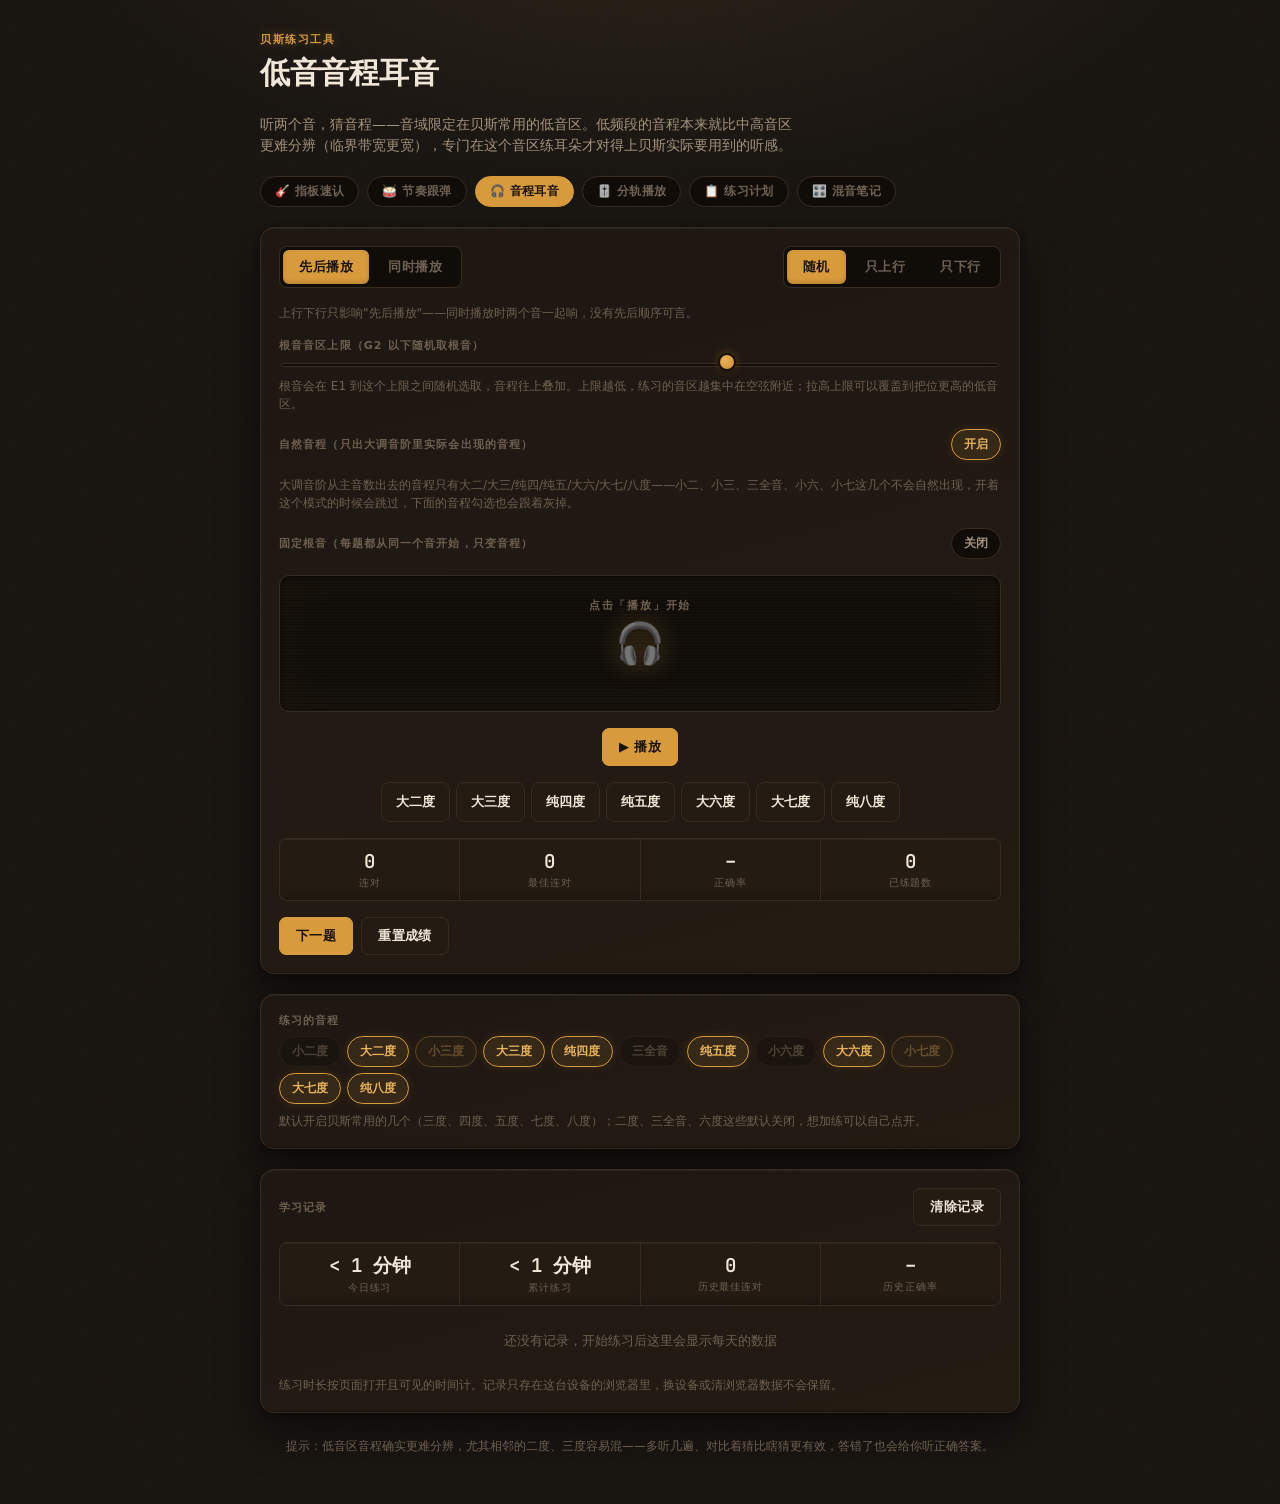
==== ear-training.html @ e45637f8 "Fix octave sounding wrong again: filter floor clamp broke proportional scaling Same class of bug fix" ====
<!doctype html>
<html lang="zh-CN">
<head>
<meta charset="UTF-8">
<meta name="viewport" content="width=device-width, initial-scale=1.0">
<title>低音音程耳音 · 贝斯音域练耳</title>
<link rel="preconnect" href="https://fonts.googleapis.com">
<link rel="preconnect" href="https://fonts.gstatic.com" crossorigin>
<link href="https://fonts.googleapis.com/css2?family=JetBrains+Mono:wght@500;600;700&display=swap" rel="stylesheet">
<link rel="stylesheet" href="theme.css">
<style>
  .interval-grid { display: flex; flex-wrap: wrap; gap: 6px; justify-content: center; }
  .interval-btn {
    font-family: var(--font-display);
    font-size: 13px;
    font-weight: 700;
    background: var(--panel-2);
    color: var(--text);
    border: 1px solid var(--line);
    border-radius: 8px;
    padding: 10px 14px;
    cursor: pointer;
    transition: border-color 0.15s, color 0.15s, background 0.15s, transform 0.1s;
  }
  .interval-btn:hover { border-color: var(--accent); color: var(--accent-strong); }
  .interval-btn:active { transform: translateY(1px); }
  .interval-btn:disabled { cursor: default; opacity: 0.5; }
  .pill.disabled { opacity: 0.35; cursor: default; }
  .interval-btn.correct { background: var(--good); color: #10230a; border-color: var(--good); box-shadow: 0 0 14px var(--good-glow); }
  .interval-btn.wrong { background: var(--bad); color: #2a0e08; border-color: var(--bad); box-shadow: 0 0 14px var(--bad-glow); }
  .interval-btn.reveal { border-color: var(--accent-strong); color: var(--accent-strong); box-shadow: 0 0 10px var(--accent-glow); }

  .lcd-icon { font-size: 40px; line-height: 1; filter: drop-shadow(0 0 12px var(--accent-glow)); }
  .lcd-note.good { color: var(--good); text-shadow: 0 0 18px var(--good-glow); }
  .lcd-note.bad { color: var(--bad); text-shadow: 0 0 18px var(--bad-glow); }
  .lcd-notes-tag { font-family: var(--font-mono); font-size: 13px; color: var(--text-muted); letter-spacing: 0.02em; }
</style>
</head>
<body>

<div class="app">
  <header>
    <div class="eyebrow">贝斯练习工具</div>
    <h1>低音音程耳音</h1>
    <p class="subtitle">听两个音，猜音程——音域限定在贝斯常用的低音区。低频段的音程本来就比中高音区更难分辨（临界带宽更宽），专门在这个音区练耳朵才对得上贝斯实际要用到的听感。</p>
    <nav class="tool-nav">
      <a href="index.html">🎸 指板速认</a>
      <a href="rhythm.html">🥁 节奏跟弹</a>
      <a href="ear-training.html" class="current">🎧 音程耳音</a>
      <a href="stem-mixer.html">🎚️ 分轨播放</a>
      <a href="practice-plan.html">📋 练习计划</a>
      <a href="mixing-notes.html">🎛️ 混音笔记</a>
    </nav>
  </header>

  <div class="panel">
    <div class="row-switches">
      <div class="mode-switch" role="tablist" aria-label="播放方式" id="mode-switch">
        <button class="play-mode-btn active" data-mode="melodic" role="tab" aria-selected="true">先后播放</button>
        <button class="play-mode-btn" data-mode="harmonic" role="tab" aria-selected="false">同时播放</button>
      </div>
      <div class="mode-switch" role="tablist" aria-label="上行下行" id="direction-switch">
        <button class="direction-btn active" data-direction="random" role="tab" aria-selected="true">随机</button>
        <button class="direction-btn" data-direction="up" role="tab" aria-selected="false">只上行</button>
        <button class="direction-btn" data-direction="down" role="tab" aria-selected="false">只下行</button>
      </div>
    </div>
    <p class="settings-hint">上行下行只影响"先后播放"——同时播放时两个音一起响，没有先后顺序可言。</p>

    <div class="settings-row">
      <div class="settings-label">根音音区上限（<span id="range-label">G2</span> 以下随机取根音）</div>
      <div class="range-row">
        <input type="range" id="range-slider" min="28" max="52" value="43" step="1">
      </div>
      <p class="settings-hint">根音会在 E1 到这个上限之间随机选取，音程往上叠加。上限越低，练习的音区越集中在空弦附近；拉高上限可以覆盖到把位更高的低音区。</p>
    </div>

    <div class="row-switches">
      <span class="settings-label">自然音程（只出大调音阶里实际会出现的音程）</span>
      <span class="pill on" id="diatonic-toggle">开启</span>
    </div>
    <p class="settings-hint" id="diatonic-hint">大调音阶从主音数出去的音程只有大二/大三/纯四/纯五/大六/大七/八度——小二、小三、三全音、小六、小七这几个不会自然出现，开着这个模式的时候会跳过，下面的音程勾选也会跟着灰掉。</p>

    <div class="row-switches">
      <span class="settings-label">固定根音（每题都从同一个音开始，只变音程）</span>
      <span class="pill" id="lock-root-toggle">关闭</span>
    </div>
    <div class="settings-row" id="fixed-root-row" style="display:none;">
      <div class="settings-label">固定的根音</div>
      <select class="device-select" id="fixed-root-select"></select>
    </div>

    <div class="lcd">
      <div class="lcd-label" id="lcd-label">点击播放，听完再猜</div>
      <div class="lcd-challenge">
        <span class="lcd-icon" id="lcd-icon">🎧</span>
        <span class="lcd-note" id="lcd-note" style="display:none;"></span>
      </div>
      <div class="lcd-notes-tag" id="lcd-notes-tag" style="display:none;"></div>
      <div class="lcd-feedback" id="lcd-feedback"></div>
    </div>

    <div class="controls" style="justify-content:center;">
      <button class="btn primary" id="btn-play">▶ 播放</button>
    </div>

    <div class="interval-grid" id="interval-grid"></div>

    <div class="stats">
      <div class="stat"><div class="stat-value" id="stat-streak">0</div><div class="stat-label">连对</div></div>
      <div class="stat"><div class="stat-value" id="stat-best">0</div><div class="stat-label">最佳连对</div></div>
      <div class="stat"><div class="stat-value" id="stat-accuracy">–</div><div class="stat-label">正确率</div></div>
      <div class="stat"><div class="stat-value" id="stat-total">0</div><div class="stat-label">已练题数</div></div>
    </div>

    <div class="controls">
      <button class="btn primary" id="btn-skip">下一题</button>
      <button class="btn" id="btn-reset">重置成绩</button>
    </div>
  </div>

  <div class="panel">
    <div class="settings-row">
      <div class="settings-label">练习的音程</div>
      <div class="pill-group" id="interval-toggles"></div>
      <p class="settings-hint">默认开启贝斯常用的几个（三度、四度、五度、七度、八度）；二度、三全音、六度这些默认关闭，想加练可以自己点开。</p>
    </div>
  </div>

  <div class="panel">
    <div class="row-switches">
      <div class="settings-label">学习记录</div>
      <button class="btn" id="btn-clear-history">清除记录</button>
    </div>
    <div class="stats">
      <div class="stat"><div class="stat-value" id="history-today">0 分钟</div><div class="stat-label">今日练习</div></div>
      <div class="stat"><div class="stat-value" id="history-total">0 分钟</div><div class="stat-label">累计练习</div></div>
      <div class="stat"><div class="stat-value" id="history-best-streak">0</div><div class="stat-label">历史最佳连对</div></div>
      <div class="stat"><div class="stat-value" id="history-accuracy">–</div><div class="stat-label">历史正确率</div></div>
    </div>
    <div class="history-list" id="history-list"></div>
    <p class="settings-hint">练习时长按页面打开且可见的时间计。记录只存在这台设备的浏览器里，换设备或清浏览器数据不会保留。</p>
  </div>

  <footer>提示：低音区音程确实更难分辨，尤其相邻的二度、三度容易混——多听几遍、对比着猜比瞎猜更有效，答错了也会给你听正确答案。</footer>
</div>

<script>
(function () {
  const NOTE_NAMES = ['C', 'C♯', 'D', 'D♯', 'E', 'F', 'F♯', 'G', 'G♯', 'A', 'A♯', 'B'];
  const MIN_ROOT = 28; // E1
  const INTERVALS = [
    { name: '小二度', semitones: 1, on: false },
    { name: '大二度', semitones: 2, on: true },
    { name: '小三度', semitones: 3, on: true },
    { name: '大三度', semitones: 4, on: true },
    { name: '纯四度', semitones: 5, on: true },
    { name: '三全音', semitones: 6, on: false },
    { name: '纯五度', semitones: 7, on: true },
    { name: '小六度', semitones: 8, on: false },
    { name: '大六度', semitones: 9, on: true },
    { name: '小七度', semitones: 10, on: true },
    { name: '大七度', semitones: 11, on: true },
    { name: '纯八度', semitones: 12, on: true },
  ];

  function midiToName(m) { return `${NOTE_NAMES[((m % 12) + 12) % 12]}${Math.floor(m / 12) - 1}`; }
  function midiToFreq(m) { return 440 * Math.pow(2, (m - 69) / 12); }

  // Semitone distances that actually occur counting from the tonic up to
  // another degree of a major scale (2nd through octave). Minor 2nd/3rd/6th/
  // 7th and the tritone happen *between* various scale degrees, but never
  // from the tonic itself, so they're not "natural" in that specific sense.
  const DIATONIC_SEMITONES = new Set([2, 4, 5, 7, 9, 11, 12]);

  function isIntervalUsable(i) {
    return !state.diatonicOnly || DIATONIC_SEMITONES.has(INTERVALS[i].semitones);
  }

  const state = {
    maxRoot: 43,
    playMode: 'melodic',
    direction: 'random',
    intervalsEnabled: INTERVALS.map(iv => iv.on),
    diatonicOnly: true,
    lockRoot: false,
    fixedRoot: MIN_ROOT,
    challenge: null,
    answered: false,
    streak: 0,
    best: 0,
    correct: 0,
    total: 0,
  };

  let audioCtx = null;

  const el = {};
  ['modeSwitch','directionSwitch','rangeLabel','rangeSlider','lcdLabel','lcdNote','lcdIcon','lcdNotesTag','lcdFeedback',
   'btnPlay','intervalGrid','statStreak','statBest','statAccuracy','statTotal',
   'btnSkip','btnReset','intervalToggles','btnClearHistory','historyToday','historyTotal',
   'historyBestStreak','historyAccuracy','historyList',
   'diatonicToggle','lockRootToggle','fixedRootRow','fixedRootSelect']
   .forEach(key => { el[key] = document.getElementById(key.replace(/([A-Z])/g, m => '-' + m.toLowerCase())); });

  // ---------- practice history ----------
  const HISTORY_KEY = 'bassIntervalEarTrainer_history_v1';

  function loadHistory() {
    try {
      const raw = localStorage.getItem(HISTORY_KEY);
      if (raw) {
        const parsed = JSON.parse(raw);
        if (parsed && typeof parsed === 'object' && parsed.days) return parsed;
      }
    } catch (e) {}
    return { totalMs: 0, bestStreakEver: 0, correct: 0, total: 0, days: {} };
  }
  function saveHistory() { try { localStorage.setItem(HISTORY_KEY, JSON.stringify(history)); } catch (e) {} }
  let history = loadHistory();

  function todayKey() {
    const d = new Date();
    return `${d.getFullYear()}-${String(d.getMonth() + 1).padStart(2, '0')}-${String(d.getDate()).padStart(2, '0')}`;
  }
  function getDayEntry(key) { return history.days[key] || { ms: 0, correct: 0, total: 0, bestStreak: 0 }; }
  function ensureTodayEntry() {
    const k = todayKey();
    if (!history.days[k]) history.days[k] = { ms: 0, correct: 0, total: 0, bestStreak: 0 };
    return history.days[k];
  }

  function logAnswer(isCorrect) {
    const entry = ensureTodayEntry();
    entry.total++;
    if (isCorrect) entry.correct++;
    history.total = (history.total || 0) + 1;
    if (isCorrect) history.correct = (history.correct || 0) + 1;
    saveHistory();
    renderHistoryList();
  }
  function logStreak(streak) {
    const entry = ensureTodayEntry();
    entry.bestStreak = Math.max(entry.bestStreak || 0, streak);
    history.bestStreakEver = Math.max(history.bestStreakEver || 0, streak);
    saveHistory();
    updateTimeDisplays();
  }

  function formatDuration(ms) {
    const totalMin = Math.floor(ms / 60000);
    if (totalMin < 1) return '< 1 分钟';
    const h = Math.floor(totalMin / 60);
    const m = totalMin % 60;
    return h > 0 ? `${h} 小时 ${m} 分钟` : `${m} 分钟`;
  }

  function isActivelyPracticing() { return document.visibilityState === 'visible'; }

  function updateTimeDisplays() {
    el.historyToday.textContent = formatDuration(getDayEntry(todayKey()).ms);
    el.historyTotal.textContent = formatDuration(history.totalMs);
    el.historyBestStreak.textContent = history.bestStreakEver || 0;
    el.historyAccuracy.textContent = history.total > 0 ? Math.round((history.correct / history.total) * 100) + '%' : '–';
  }

  function renderHistoryList() {
    updateTimeDisplays();
    const keys = Object.keys(history.days).sort().reverse().slice(0, 7);
    if (keys.length === 0) {
      el.historyList.innerHTML = '<div class="history-empty">还没有记录，开始练习后这里会显示每天的数据</div>';
      return;
    }
    el.historyList.innerHTML = keys.map(k => {
      const e = history.days[k];
      const label = k.slice(5).replace('-', '/');
      const acc = e.total > 0 ? Math.round((e.correct / e.total) * 100) + '%' : '–';
      return `<div class="history-row">
        <span class="history-date">${label}</span>
        <span class="history-metrics"><span>${formatDuration(e.ms)}</span><span class="dim">正确率 ${acc}</span><span class="dim">最高连对 ${e.bestStreak || 0}</span></span>
      </div>`;
    }).join('');
  }

  setInterval(() => {
    if (!isActivelyPracticing()) return;
    const entry = ensureTodayEntry();
    entry.ms += 1000;
    history.totalMs += 1000;
    saveHistory();
    updateTimeDisplays();
  }, 1000);

  el.btnClearHistory.addEventListener('click', () => {
    if (!confirm('确定要清除所有学习记录吗？这个操作无法撤销。')) return;
    history = { totalMs: 0, bestStreakEver: 0, correct: 0, total: 0, days: {} };
    saveHistory();
    renderHistoryList();
  });

  // ---------- interval toggles ----------
  function buildIntervalToggles() {
    el.intervalToggles.innerHTML = '';
    INTERVALS.forEach((iv, i) => {
      const usable = isIntervalUsable(i);
      const pill = document.createElement('span');
      pill.className = 'pill' + (state.intervalsEnabled[i] ? ' on' : '') + (usable ? '' : ' disabled');
      pill.textContent = iv.name;
      pill.addEventListener('click', () => {
        if (!isIntervalUsable(i)) return;
        const enabledCount = state.intervalsEnabled.filter((on, idx) => on && isIntervalUsable(idx)).length;
        if (state.intervalsEnabled[i] && enabledCount === 1) return;
        state.intervalsEnabled[i] = !state.intervalsEnabled[i];
        pill.classList.toggle('on', state.intervalsEnabled[i]);
        buildIntervalGrid();
        generateChallenge();
      });
      el.intervalToggles.appendChild(pill);
    });
  }

  function buildIntervalGrid() {
    el.intervalGrid.innerHTML = '';
    INTERVALS.forEach((iv, i) => {
      if (!state.intervalsEnabled[i] || !isIntervalUsable(i)) return;
      const btn = document.createElement('button');
      btn.className = 'interval-btn';
      btn.textContent = iv.name;
      btn.dataset.index = i;
      btn.addEventListener('click', () => onAnswer(i));
      el.intervalGrid.appendChild(btn);
    });
  }

  // ---------- audio ----------
  function ensureAudio() {
    if (!audioCtx) audioCtx = new (window.AudioContext || window.webkitAudioContext)();
    if (audioCtx.state === 'suspended') audioCtx.resume();
  }

  function playTone(midi, startTime, duration) {
    const freq = midiToFreq(midi);

    // This tool's whole job is unambiguous pitch, so the tone prioritizes
    // that over sounding like a real plucked bass (that's what rhythm.html's
    // click uses a richer sawtooth for -- nobody's judging its pitch there).
    // A sawtooth's 2nd harmonic sits exactly one octave above the
    // fundamental and is loud enough to be heard as separate octave
    // content layered into the note, which actively works against
    // interval judgment. Triangle has no even harmonics at all -- no
    // energy at the octave -- and its odd harmonics fall off fast, so the
    // fundamental stays unambiguous.
    const osc = audioCtx.createOscillator();
    osc.type = 'triangle';
    osc.frequency.value = freq;

    const filter = audioCtx.createBiquadFilter();
    filter.type = 'lowpass';
    filter.Q.value = 0.7;
    // Scales with pitch (as elsewhere) so timbre stays consistent across
    // the register, kept modest since triangle needs little help staying
    // clean.
    // The 500Hz floor was higher than freq*6 for most of this app's actual
    // register (MIN_ROOT=E1≈41Hz gives freq*6≈247), so it silently
    // overrode the proportional scaling for exactly the low notes this
    // tool focuses on. That's the same bug fixed once before in the
    // fretboard tool's filter, reintroduced here by a floor value that
    // didn't account for how low this tool's register actually goes: an
    // octave built on a low root had its cutoff clamped to the *same*
    // 500Hz for both notes, so the upper note ended up with roughly half
    // the cutoff-to-fundamental ratio of the lower one -- disproportionately
    // dull relative to its own pitch, breaking the "same timbre, higher
    // register" cue that makes an octave read as an octave. Lowering the
    // floor below what MIN_ROOT ever produces means it no longer clamps
    // anywhere in this tool's actual range.
    filter.frequency.value = Math.min(2200, Math.max(150, freq * 6));

    const amp = audioCtx.createGain();
    amp.gain.setValueAtTime(0.0001, startTime);
    amp.gain.exponentialRampToValueAtTime(0.6, startTime + 0.01);
    amp.gain.setTargetAtTime(0.0001, startTime + 0.01, duration * 0.4);
    amp.gain.exponentialRampToValueAtTime(0.0001, startTime + duration + 0.04);

    osc.connect(filter).connect(amp).connect(audioCtx.destination);
    osc.start(startTime);
    osc.stop(startTime + duration + 0.05);
  }

  function playChallenge() {
    if (!state.challenge) return;
    ensureAudio();
    const now = audioCtx.currentTime + 0.05;
    const [a, b] = state.challenge.notes;
    if (state.playMode === 'harmonic') {
      playTone(a, now, 1.1);
      playTone(b, now, 1.1);
    } else {
      playTone(a, now, 0.55);
      playTone(b, now + 0.68, 0.55);
    }
  }

  // ---------- challenge ----------
  function generateChallenge() {
    const enabled = INTERVALS.filter((_, i) => state.intervalsEnabled[i] && isIntervalUsable(i));
    if (enabled.length === 0) {
      state.challenge = null;
      el.lcdLabel.textContent = state.diatonicOnly ? '请至少启用一个大调音阶内的音程' : '请至少启用一个音程';
      return;
    }
    const iv = enabled[Math.floor(Math.random() * enabled.length)];
    const ivIndex = INTERVALS.indexOf(iv);
    const root = state.lockRoot ? state.fixedRoot : (MIN_ROOT + Math.floor(Math.random() * (state.maxRoot - MIN_ROOT + 1)));
    const upper = root + iv.semitones;
    const reversed = state.direction === 'up' ? false
      : state.direction === 'down' ? true
      : Math.random() < 0.5;
    const notes = reversed ? [upper, root] : [root, upper];

    state.challenge = { intervalIndex: ivIndex, notes };
    state.answered = false;
    // Browsers won't let audio play before a user gesture creates the
    // AudioContext, so only auto-play once that's already happened (i.e.
    // every challenge after the player's first "播放" click); the very
    // first challenge waits for that click instead of failing silently.
    el.lcdLabel.textContent = audioCtx ? '点击播放，听完再猜' : '点击「播放」开始';
    el.lcdIcon.style.display = 'inline';
    el.lcdNote.style.display = 'none';
    el.lcdNotesTag.style.display = 'none';
    setFeedback('', '');
    el.intervalGrid.querySelectorAll('.interval-btn').forEach(b => {
      b.classList.remove('correct', 'wrong', 'reveal');
      b.disabled = false;
    });
    if (audioCtx) playChallenge();
  }

  function setFeedback(text, kind) {
    el.lcdFeedback.textContent = text;
    el.lcdFeedback.classList.remove('good', 'bad');
    if (kind) el.lcdFeedback.classList.add(kind);
  }

  function onAnswer(guessIndex) {
    if (!state.challenge || state.answered) return;
    state.answered = true;
    const correctIndex = state.challenge.intervalIndex;
    const isCorrect = guessIndex === correctIndex;

    el.intervalGrid.querySelectorAll('.interval-btn').forEach(b => {
      b.disabled = true;
      const idx = Number(b.dataset.index);
      if (idx === guessIndex) b.classList.add(isCorrect ? 'correct' : 'wrong');
      if (!isCorrect && idx === correctIndex) b.classList.add('reveal');
    });

    el.lcdIcon.style.display = 'none';
    el.lcdNote.style.display = 'inline';
    el.lcdNote.textContent = INTERVALS[correctIndex].name;
    el.lcdNote.className = 'lcd-note ' + (isCorrect ? 'good' : 'bad');
    el.lcdLabel.textContent = '正确答案';
    const [firstMidi, secondMidi] = state.challenge.notes;
    const sep = state.playMode === 'harmonic' ? ' + ' : ' → ';
    el.lcdNotesTag.textContent = midiToName(firstMidi) + sep + midiToName(secondMidi);
    el.lcdNotesTag.style.display = 'block';

    state.total++;
    if (isCorrect) {
      state.correct++;
      state.streak++;
      state.best = Math.max(state.best, state.streak);
      logStreak(state.streak);
      setFeedback('对了', 'good');
    } else {
      state.streak = 0;
      setFeedback('答案是「' + INTERVALS[correctIndex].name + '」', 'bad');
    }
    logAnswer(isCorrect);
    updateStats();
    // No auto-advance: the player reads the reveal at their own pace and
    // clicks "下一题" when ready, rather than a timer deciding for them.
  }

  function updateStats() {
    el.statStreak.textContent = state.streak;
    el.statBest.textContent = state.best;
    el.statAccuracy.textContent = state.total > 0 ? Math.round((state.correct / state.total) * 100) + '%' : '–';
    el.statTotal.textContent = state.total;
  }

  function resetStats() {
    state.streak = 0; state.best = 0; state.correct = 0; state.total = 0;
    updateStats();
  }

  // ---------- controls ----------
  el.btnPlay.addEventListener('click', () => { ensureAudio(); playChallenge(); });
  el.btnSkip.addEventListener('click', generateChallenge);
  el.btnReset.addEventListener('click', resetStats);

  el.modeSwitch.querySelectorAll('.play-mode-btn').forEach(btn => {
    btn.addEventListener('click', () => {
      state.playMode = btn.dataset.mode;
      el.modeSwitch.querySelectorAll('.play-mode-btn').forEach(b => {
        b.classList.toggle('active', b === btn);
        b.setAttribute('aria-selected', b === btn ? 'true' : 'false');
      });
    });
  });

  el.directionSwitch.querySelectorAll('.direction-btn').forEach(btn => {
    btn.addEventListener('click', () => {
      state.direction = btn.dataset.direction;
      el.directionSwitch.querySelectorAll('.direction-btn').forEach(b => {
        b.classList.toggle('active', b === btn);
        b.setAttribute('aria-selected', b === btn ? 'true' : 'false');
      });
      generateChallenge();
    });
  });

  el.rangeSlider.addEventListener('input', () => {
    state.maxRoot = Number(el.rangeSlider.value);
    el.rangeLabel.textContent = midiToName(state.maxRoot);
    buildFixedRootOptions();
    generateChallenge();
  });

  // ---------- diatonic / fixed-root controls ----------
  function buildFixedRootOptions() {
    const prev = state.fixedRoot;
    el.fixedRootSelect.innerHTML = '';
    for (let m = MIN_ROOT; m <= state.maxRoot; m++) {
      const opt = document.createElement('option');
      opt.value = m;
      opt.textContent = midiToName(m);
      el.fixedRootSelect.appendChild(opt);
    }
    state.fixedRoot = Math.min(Math.max(prev, MIN_ROOT), state.maxRoot);
    el.fixedRootSelect.value = state.fixedRoot;
  }

  el.diatonicToggle.addEventListener('click', () => {
    state.diatonicOnly = !state.diatonicOnly;
    el.diatonicToggle.classList.toggle('on', state.diatonicOnly);
    el.diatonicToggle.textContent = state.diatonicOnly ? '开启' : '关闭';
    buildIntervalToggles();
    buildIntervalGrid();
    generateChallenge();
  });

  el.lockRootToggle.addEventListener('click', () => {
    state.lockRoot = !state.lockRoot;
    el.lockRootToggle.classList.toggle('on', state.lockRoot);
    el.lockRootToggle.textContent = state.lockRoot ? '开启' : '关闭';
    el.fixedRootRow.style.display = state.lockRoot ? 'flex' : 'none';
    generateChallenge();
  });

  el.fixedRootSelect.addEventListener('change', () => {
    state.fixedRoot = Number(el.fixedRootSelect.value);
    if (state.lockRoot) generateChallenge();
  });

  // ---------- init ----------
  el.rangeLabel.textContent = midiToName(state.maxRoot);
  buildFixedRootOptions();
  buildIntervalToggles();
  buildIntervalGrid();
  updateStats();
  renderHistoryList();
  generateChallenge();
})();
</script>
</body>
</html>
---- theme.css ----
/* Shared design system for the bass practice tools (gear/pedal aesthetic).
   Page-specific widgets (fretboard grid, metronome dial, etc.) stay inline
   in each tool's own <style> block; only what's genuinely reused lives here. */

:root {
  --bg: #15110d;
  --panel: #1e1712;
  --panel-2: #241b13;
  --panel-inset: #100d09;
  --line: #382c20;
  --text: #f1e7d8;
  --text-muted: #a4937c;
  --text-dim: #6f6151;
  --accent: #d79a3d;
  --accent-strong: #e8b25c;
  --accent-glow: rgba(215, 154, 61, 0.35);
  --good: #8bb15c;
  --good-glow: rgba(139, 177, 92, 0.5);
  --bad: #c85a44;
  --bad-glow: rgba(200, 90, 68, 0.5);
  --wood-1: #2b2015;
  --wood-2: #221910;
  --fret-metal: #a89e8a;
  --nut: #ddd0b4;
  --rec: #d9584a;
  --bevel-hi: rgba(255, 255, 255, 0.05);
  --bevel-lo: rgba(0, 0, 0, 0.35);

  --font-display: ui-sans-serif, "SF Compact", "Segoe UI Semibold", system-ui, -apple-system, "PingFang SC", "Microsoft YaHei", sans-serif;
  --font-body: ui-sans-serif, system-ui, -apple-system, "Segoe UI", "PingFang SC", "Microsoft YaHei", sans-serif;
  --font-mono: "JetBrains Mono", ui-monospace, "SF Mono", "Cascadia Code", "Roboto Mono", Consolas, monospace;
}

* { box-sizing: border-box; }

body {
  background-color: var(--bg);
  background-image:
    url("data:image/svg+xml,%3Csvg xmlns='http://www.w3.org/2000/svg' width='140' height='140'%3E%3Cfilter id='n'%3E%3CfeTurbulence type='fractalNoise' baseFrequency='0.85' numOctaves='2' stitchTiles='stitch'/%3E%3C/filter%3E%3Crect width='100%25' height='100%25' filter='url(%23n)' opacity='0.05'/%3E%3C/svg%3E"),
    radial-gradient(ellipse 900px 460px at 50% -8%, rgba(232, 178, 92, 0.10), transparent 65%);
  background-repeat: repeat, no-repeat;
  color: var(--text);
  font-family: var(--font-body);
  margin: 0;
  padding: 32px 16px 48px;
  display: flex;
  justify-content: center;
  -webkit-font-smoothing: antialiased;
}

.app {
  width: 100%;
  max-width: 760px;
  display: flex;
  flex-direction: column;
  gap: 20px;
}

header { display: flex; flex-direction: column; gap: 6px; }

h1 {
  font-family: var(--font-display);
  font-size: clamp(24px, 4vw, 30px);
  font-weight: 700;
  letter-spacing: -0.01em;
  margin: 0;
  text-wrap: balance;
}

.subtitle { color: var(--text-muted); font-size: 14px; line-height: 1.5; max-width: 60ch; }

.eyebrow {
  font-family: var(--font-display);
  font-size: 11px;
  font-weight: 700;
  letter-spacing: 0.14em;
  text-transform: uppercase;
  color: var(--accent);
  text-shadow: 0 0 12px var(--accent-glow);
}

/* ---- tool switcher (the "platform" nav) ---- */
.tool-nav { display: flex; flex-wrap: wrap; gap: 8px; }
.tool-nav a {
  font-family: var(--font-display);
  font-size: 12px;
  font-weight: 700;
  letter-spacing: 0.03em;
  text-decoration: none;
  color: var(--text-dim);
  background: var(--panel-inset);
  border: 1px solid var(--line);
  border-radius: 20px;
  padding: 6px 14px;
  transition: border-color 0.15s, color 0.15s;
}
.tool-nav a:hover { color: var(--text); border-color: var(--line); }
.tool-nav a.current { color: #1a1309; background: var(--accent); border-color: var(--accent); }

:focus-visible { outline: none; box-shadow: 0 0 0 2px var(--bg), 0 0 0 4px var(--accent-strong); }

.panel {
  background: linear-gradient(165deg, var(--panel), var(--panel-2));
  border: 1px solid var(--line);
  border-radius: 14px;
  box-shadow:
    0 1px 0 var(--bevel-hi) inset,
    0 -1px 0 var(--bevel-lo) inset,
    0 20px 44px rgba(0, 0, 0, 0.48),
    0 2px 6px rgba(0, 0, 0, 0.3);
  padding: 18px;
  display: flex;
  flex-direction: column;
  gap: 16px;
}

.row-switches { display: flex; flex-wrap: wrap; gap: 10px; justify-content: space-between; align-items: center; }

.mode-switch {
  display: inline-flex;
  flex-wrap: wrap;
  background: var(--panel-inset);
  border: 1px solid var(--line);
  border-radius: 8px;
  padding: 3px;
  gap: 3px;
}

.mode-switch button {
  font-family: var(--font-display);
  font-size: 13px;
  font-weight: 700;
  letter-spacing: 0.04em;
  background: transparent;
  border: none;
  color: var(--text-dim);
  padding: 8px 16px;
  border-radius: 6px;
  cursor: pointer;
  transition: background 0.15s, color 0.15s;
}

.mode-switch button.active { background: var(--accent); color: #1a1309; box-shadow: 0 1px 0 var(--bevel-hi) inset, 0 -2px 4px rgba(0, 0, 0, 0.15) inset; }
.mode-switch button:not(.active):hover { color: var(--text); }
.mode-switch button:active { transform: translateY(1px); }

/* ---- mic control ---- */
.mic-control { display: flex; flex-direction: column; gap: 10px; }

.mic-toggle {
  display: flex;
  align-items: center;
  justify-content: center;
  gap: 10px;
  font-family: var(--font-display);
  font-size: 14px;
  font-weight: 700;
  letter-spacing: 0.03em;
  background: var(--panel-2);
  color: var(--text);
  border: 1px solid var(--line);
  border-radius: 8px;
  padding: 12px 16px;
  cursor: pointer;
  transition: border-color 0.15s, color 0.15s;
}

.mic-toggle:hover { border-color: var(--accent); }
.mic-toggle:active { transform: translateY(1px); }
.mic-toggle.listening { border-color: var(--rec); color: var(--text); box-shadow: 0 0 0 1px rgba(217, 88, 74, 0.4), 0 0 18px rgba(217, 88, 74, 0.22); }

.rec-dot {
  width: 9px; height: 9px; border-radius: 50%;
  background: var(--text-dim);
}
.mic-toggle.listening .rec-dot {
  background: var(--rec);
  animation: pulse 1.4s ease-in-out infinite;
}

@keyframes pulse {
  0%, 100% { opacity: 1; box-shadow: 0 0 0 0 var(--bad-glow); }
  50% { opacity: 0.5; }
}

.mic-status { font-size: 12px; color: var(--text-dim); text-align: center; min-height: 16px; }
.mic-status.error { color: var(--bad); }

.level-meter {
  height: 4px;
  border-radius: 2px;
  background: var(--panel-inset);
  border: 1px solid var(--line);
  overflow: hidden;
}
.level-meter-fill {
  height: 100%;
  width: 0%;
  background: linear-gradient(90deg, var(--good), var(--accent));
  transition: width 0.08s linear;
}

/* ---- LCD readout ---- */
.lcd {
  position: relative;
  background:
    repeating-linear-gradient(0deg, rgba(255, 255, 255, 0.02) 0px, rgba(255, 255, 255, 0.02) 1px, transparent 1px, transparent 3px),
    var(--panel-inset);
  border: 1px solid var(--line);
  border-radius: 10px;
  padding: 22px 20px;
  display: flex;
  flex-direction: column;
  align-items: center;
  gap: 10px;
  text-align: center;
  min-height: 130px;
  justify-content: center;
  box-shadow: inset 0 2px 10px rgba(0, 0, 0, 0.6), inset 0 0 44px rgba(232, 178, 92, 0.06);
  overflow: hidden;
}

.lcd-note, .lcd-interval { animation: lcd-flicker 0.4s ease-out; }
@keyframes lcd-flicker {
  0% { opacity: 0; filter: brightness(1.8); }
  40% { opacity: 1; }
  55% { opacity: 0.55; }
  100% { opacity: 1; filter: brightness(1); }
}

.lcd-label {
  font-family: var(--font-display);
  font-size: 11px;
  font-weight: 700;
  letter-spacing: 0.16em;
  text-transform: uppercase;
  color: var(--text-dim);
}

.lcd-challenge { display: flex; align-items: baseline; justify-content: center; gap: 12px; flex-wrap: wrap; }

.lcd-note {
  font-family: var(--font-mono);
  font-size: clamp(40px, 9vw, 56px);
  font-weight: 600;
  color: var(--accent-strong);
  text-shadow: 0 0 18px var(--accent-glow);
  line-height: 1;
  font-variant-numeric: tabular-nums;
}

.lcd-op { font-family: var(--font-body); font-size: 16px; color: var(--text-dim); }

.lcd-interval {
  font-family: var(--font-mono);
  font-size: clamp(24px, 5vw, 32px);
  font-weight: 600;
  color: var(--text);
}

.lcd-feedback {
  font-family: var(--font-display);
  font-size: 12px;
  font-weight: 700;
  letter-spacing: 0.08em;
  height: 16px;
  color: var(--text-dim);
}
.lcd-feedback.good { color: var(--good); }
.lcd-feedback.bad { color: var(--bad); }

/* ---- stats row ---- */
.stats {
  display: grid;
  grid-template-columns: repeat(4, 1fr);
  gap: 1px;
  background: var(--line);
  border: 1px solid var(--line);
  border-radius: 8px;
  overflow: hidden;
}

.stat { background: var(--panel-2); box-shadow: inset 0 1px 0 var(--bevel-hi), inset 0 -8px 14px -10px rgba(0, 0, 0, 0.5); padding: 10px 8px; display: flex; flex-direction: column; gap: 2px; align-items: center; }
.stat-value { font-family: var(--font-mono); font-size: 19px; font-weight: 600; color: var(--text); font-variant-numeric: tabular-nums; }
.stat-label { font-family: var(--font-display); font-size: 10px; letter-spacing: 0.08em; text-transform: uppercase; color: var(--text-dim); }

/* ---- practice history ---- */
.history-list { display: flex; flex-direction: column; gap: 6px; }
.history-row {
  display: flex;
  align-items: center;
  justify-content: space-between;
  flex-wrap: wrap;
  row-gap: 4px;
  gap: 12px;
  background: var(--panel-2);
  border: 1px solid var(--line);
  border-radius: 8px;
  padding: 8px 12px;
}
.history-date { font-family: var(--font-mono); font-size: 13px; color: var(--text-muted); font-variant-numeric: tabular-nums; }
.history-metrics { display: flex; flex-wrap: wrap; gap: 5px 14px; font-family: var(--font-mono); font-size: 13px; color: var(--text); font-variant-numeric: tabular-nums; }
.history-metrics .dim { color: var(--text-dim); }
.history-empty { color: var(--text-dim); font-size: 13px; text-align: center; padding: 10px 0; }

/* ---- controls ---- */
.controls { display: flex; flex-wrap: wrap; gap: 8px; }

.btn {
  font-family: var(--font-display);
  font-size: 13px;
  font-weight: 700;
  letter-spacing: 0.03em;
  background: var(--panel-2);
  color: var(--text);
  border: 1px solid var(--line);
  border-radius: 7px;
  padding: 9px 16px;
  cursor: pointer;
  transition: border-color 0.15s, color 0.15s, background 0.15s;
}

.btn:hover { border-color: var(--accent); color: var(--accent-strong); }
.btn:active { transform: translateY(1px); box-shadow: inset 0 2px 4px rgba(0, 0, 0, 0.3); }
.btn.primary { background: var(--accent); color: #1a1309; border-color: var(--accent); }
.btn.primary:hover { background: var(--accent-strong); color: #1a1309; }

/* ---- settings ---- */
.settings-row { display: flex; flex-direction: column; gap: 8px; }
.settings-label { font-family: var(--font-display); font-size: 11px; font-weight: 700; letter-spacing: 0.1em; text-transform: uppercase; color: var(--text-dim); }
.settings-hint { font-size: 12px; line-height: 1.5; color: var(--text-dim); margin: 0; }

.pill-group { display: flex; flex-wrap: wrap; gap: 6px; }
.pill {
  font-family: var(--font-mono);
  font-size: 12px;
  font-weight: 600;
  background: var(--panel-inset);
  border: 1px solid var(--line);
  color: var(--text-muted);
  padding: 6px 12px;
  border-radius: 20px;
  cursor: pointer;
  user-select: none;
  transition: border-color 0.15s, color 0.15s, background 0.15s;
}
.pill.on { border-color: var(--accent); color: var(--accent-strong); background: rgba(215, 154, 61, 0.12); box-shadow: 0 0 8px rgba(215, 154, 61, 0.15); }
.pill:active { transform: translateY(1px); }

.range-row { display: flex; align-items: center; gap: 10px; }
.range-row input[type="range"] {
  flex: 1;
  -webkit-appearance: none;
  appearance: none;
  height: 4px;
  border-radius: 2px;
  background: var(--panel-inset);
  border: 1px solid var(--line);
  cursor: pointer;
}
.range-row input[type="range"]::-webkit-slider-thumb {
  -webkit-appearance: none;
  width: 18px;
  height: 18px;
  border-radius: 50%;
  background: radial-gradient(circle at 35% 30%, var(--accent-strong), var(--accent) 70%);
  border: 2px solid #180f06;
  box-shadow: 0 2px 4px rgba(0, 0, 0, 0.5), 0 0 8px var(--accent-glow);
  margin-top: -7px;
}
.range-row input[type="range"]::-moz-range-track {
  height: 4px;
  border-radius: 2px;
  background: var(--panel-inset);
  border: 1px solid var(--line);
}
.range-row input[type="range"]::-moz-range-thumb {
  width: 16px;
  height: 16px;
  border-radius: 50%;
  background: radial-gradient(circle at 35% 30%, var(--accent-strong), var(--accent) 70%);
  border: 2px solid #180f06;
  box-shadow: 0 2px 4px rgba(0, 0, 0, 0.5), 0 0 8px var(--accent-glow);
}
.range-value { font-family: var(--font-mono); font-size: 13px; color: var(--text); min-width: 60px; text-align: right; font-variant-numeric: tabular-nums; }

.device-select {
  font-family: var(--font-mono);
  font-size: 13px;
  background-color: var(--panel-inset);
  border: 1px solid var(--line);
  color: var(--text);
  border-radius: 7px;
  padding: 8px 34px 8px 12px;
  width: 100%;
  cursor: pointer;
  appearance: none;
  -webkit-appearance: none;
  -moz-appearance: none;
  /* Custom chevron replaces the browser's native control chrome, which
     otherwise renders as a stock light-grey arrow box that clashes with
     everything else here being custom-styled. #e8b25c is --accent-strong,
     hardcoded because a data-URI can't reference a CSS custom property. */
  background-image: url("data:image/svg+xml,%3Csvg xmlns='http://www.w3.org/2000/svg' width='10' height='6' viewBox='0 0 10 6'%3E%3Cpath d='M1 1l4 4 4-4' stroke='%23e8b25c' stroke-width='1.5' fill='none' stroke-linecap='round' stroke-linejoin='round'/%3E%3C/svg%3E");
  background-repeat: no-repeat;
  background-position: right 12px center;
  transition: border-color 0.15s;
}
.device-select:hover { border-color: var(--accent); }
.device-select:focus-visible { outline: none; box-shadow: 0 0 0 2px var(--bg), 0 0 0 4px var(--accent-strong); }

footer { color: var(--text-dim); font-size: 12px; line-height: 1.6; text-align: center; padding-top: 4px; }

@media (prefers-reduced-motion: reduce) { * { transition: none !important; animation: none !important; } }
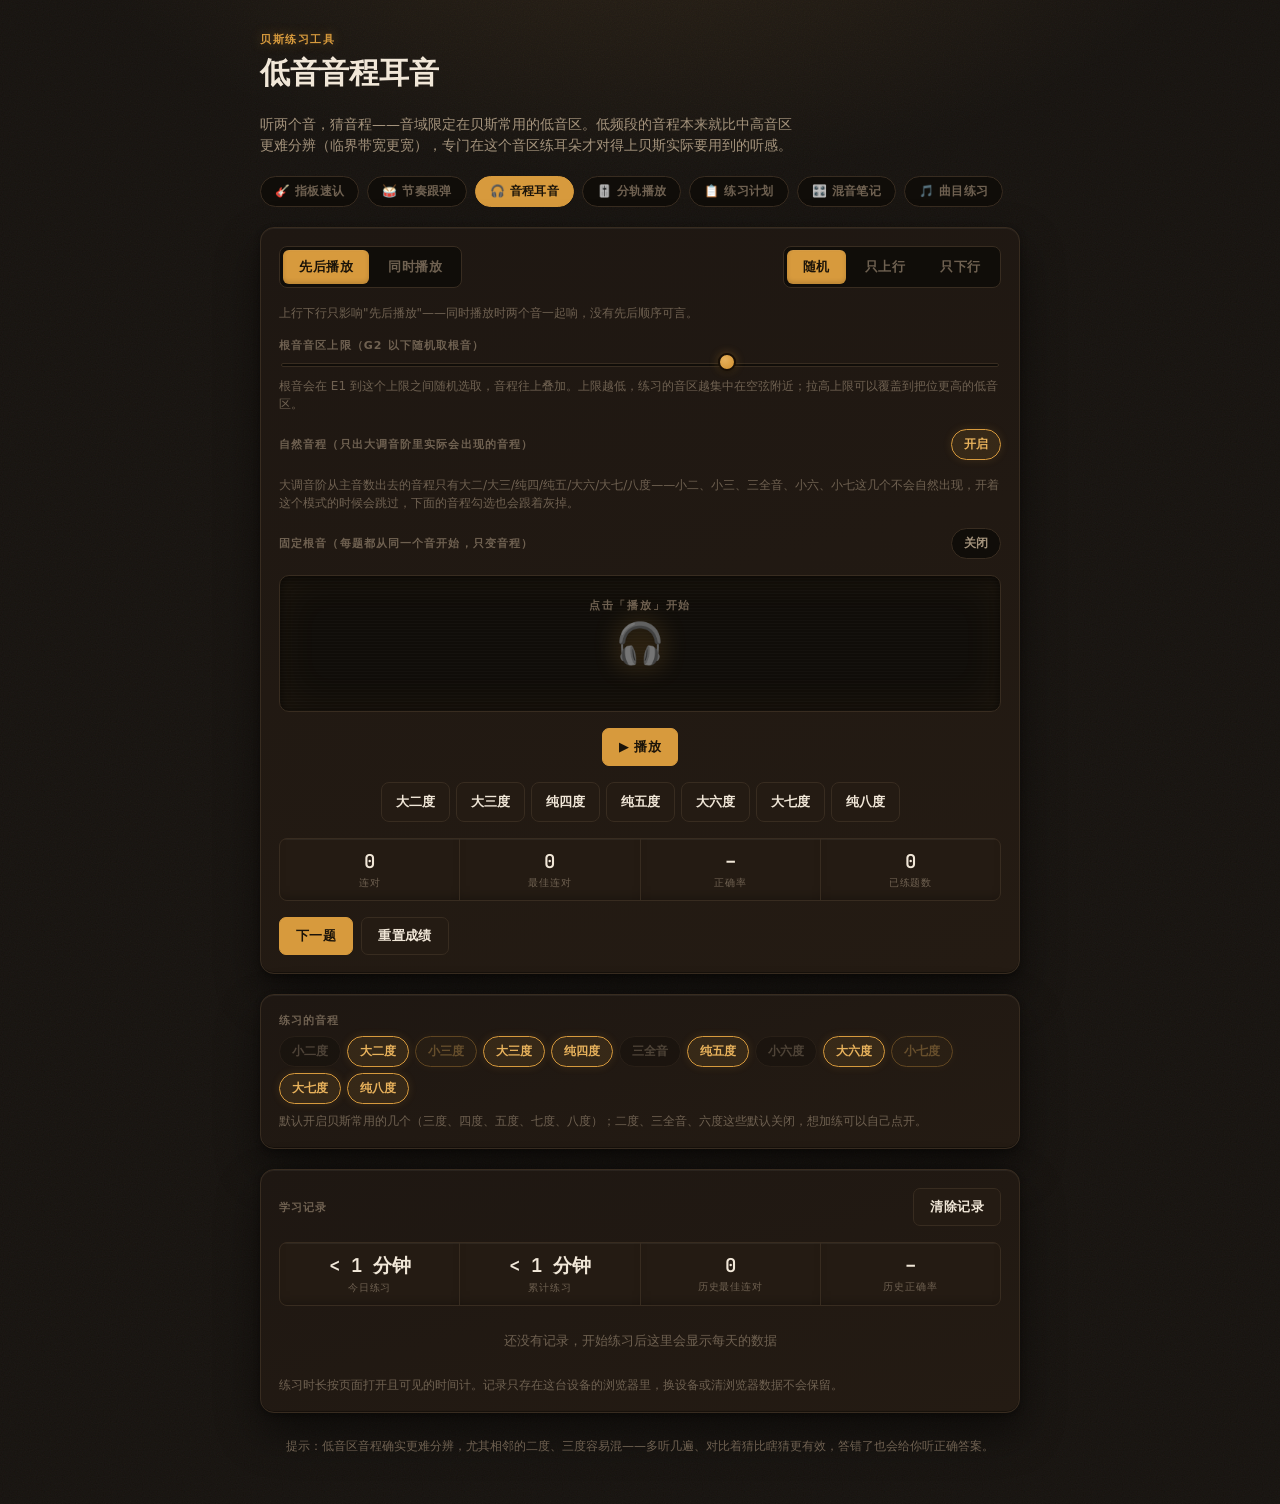
==== commit b87c5a2e: "Add a song practice page (7th platform tool) for fretboard familiarity Tracks a 4-stage practice met" ====
--- a/ear-training.html
+++ b/ear-training.html
@@ -50,6 +50,7 @@
       <a href="stem-mixer.html">🎚️ 分轨播放</a>
       <a href="practice-plan.html">📋 练习计划</a>
       <a href="mixing-notes.html">🎛️ 混音笔记</a>
+      <a href="songs.html">🎵 曲目练习</a>
     </nav>
   </header>
 
@@ -89,6 +90,7 @@
       <div class="settings-label">固定的根音</div>
       <select class="device-select" id="fixed-root-select"></select>
     </div>
+    <p class="settings-hint" id="lock-root-hint" style="display:none;">开启后点「▶ 播放」会直接换一个新音程接着放，不用先点「下一题」——适合只想反复听、对比记音程感觉，不每次都判断对错的时候用。</p>
 
     <div class="lcd">
       <div class="lcd-label" id="lcd-label">点击播放，听完再猜</div>
@@ -200,7 +202,7 @@
    'btnPlay','intervalGrid','statStreak','statBest','statAccuracy','statTotal',
    'btnSkip','btnReset','intervalToggles','btnClearHistory','historyToday','historyTotal',
    'historyBestStreak','historyAccuracy','historyList',
-   'diatonicToggle','lockRootToggle','fixedRootRow','fixedRootSelect']
+   'diatonicToggle','lockRootToggle','fixedRootRow','fixedRootSelect','lockRootHint']
    .forEach(key => { el[key] = document.getElementById(key.replace(/([A-Z])/g, m => '-' + m.toLowerCase())); });
 
   // ---------- practice history ----------
@@ -494,7 +496,16 @@
   }
 
   // ---------- controls ----------
-  el.btnPlay.addEventListener('click', () => { ensureAudio(); playChallenge(); });
+  el.btnPlay.addEventListener('click', () => {
+    ensureAudio();
+    // With the root locked, "播放" doubles as "next + play" so listening to
+    // a stream of intervals off the same anchor note is a single click
+    // instead of "下一题" then "播放" every time. Without a locked root the
+    // button still just replays the current challenge, since that's needed
+    // for re-listening before guessing.
+    if (state.lockRoot) generateChallenge();
+    else playChallenge();
+  });
   el.btnSkip.addEventListener('click', generateChallenge);
   el.btnReset.addEventListener('click', resetStats);
 
@@ -554,6 +565,7 @@
     el.lockRootToggle.classList.toggle('on', state.lockRoot);
     el.lockRootToggle.textContent = state.lockRoot ? '开启' : '关闭';
     el.fixedRootRow.style.display = state.lockRoot ? 'flex' : 'none';
+    el.lockRootHint.style.display = state.lockRoot ? 'block' : 'none';
     generateChallenge();
   });
 
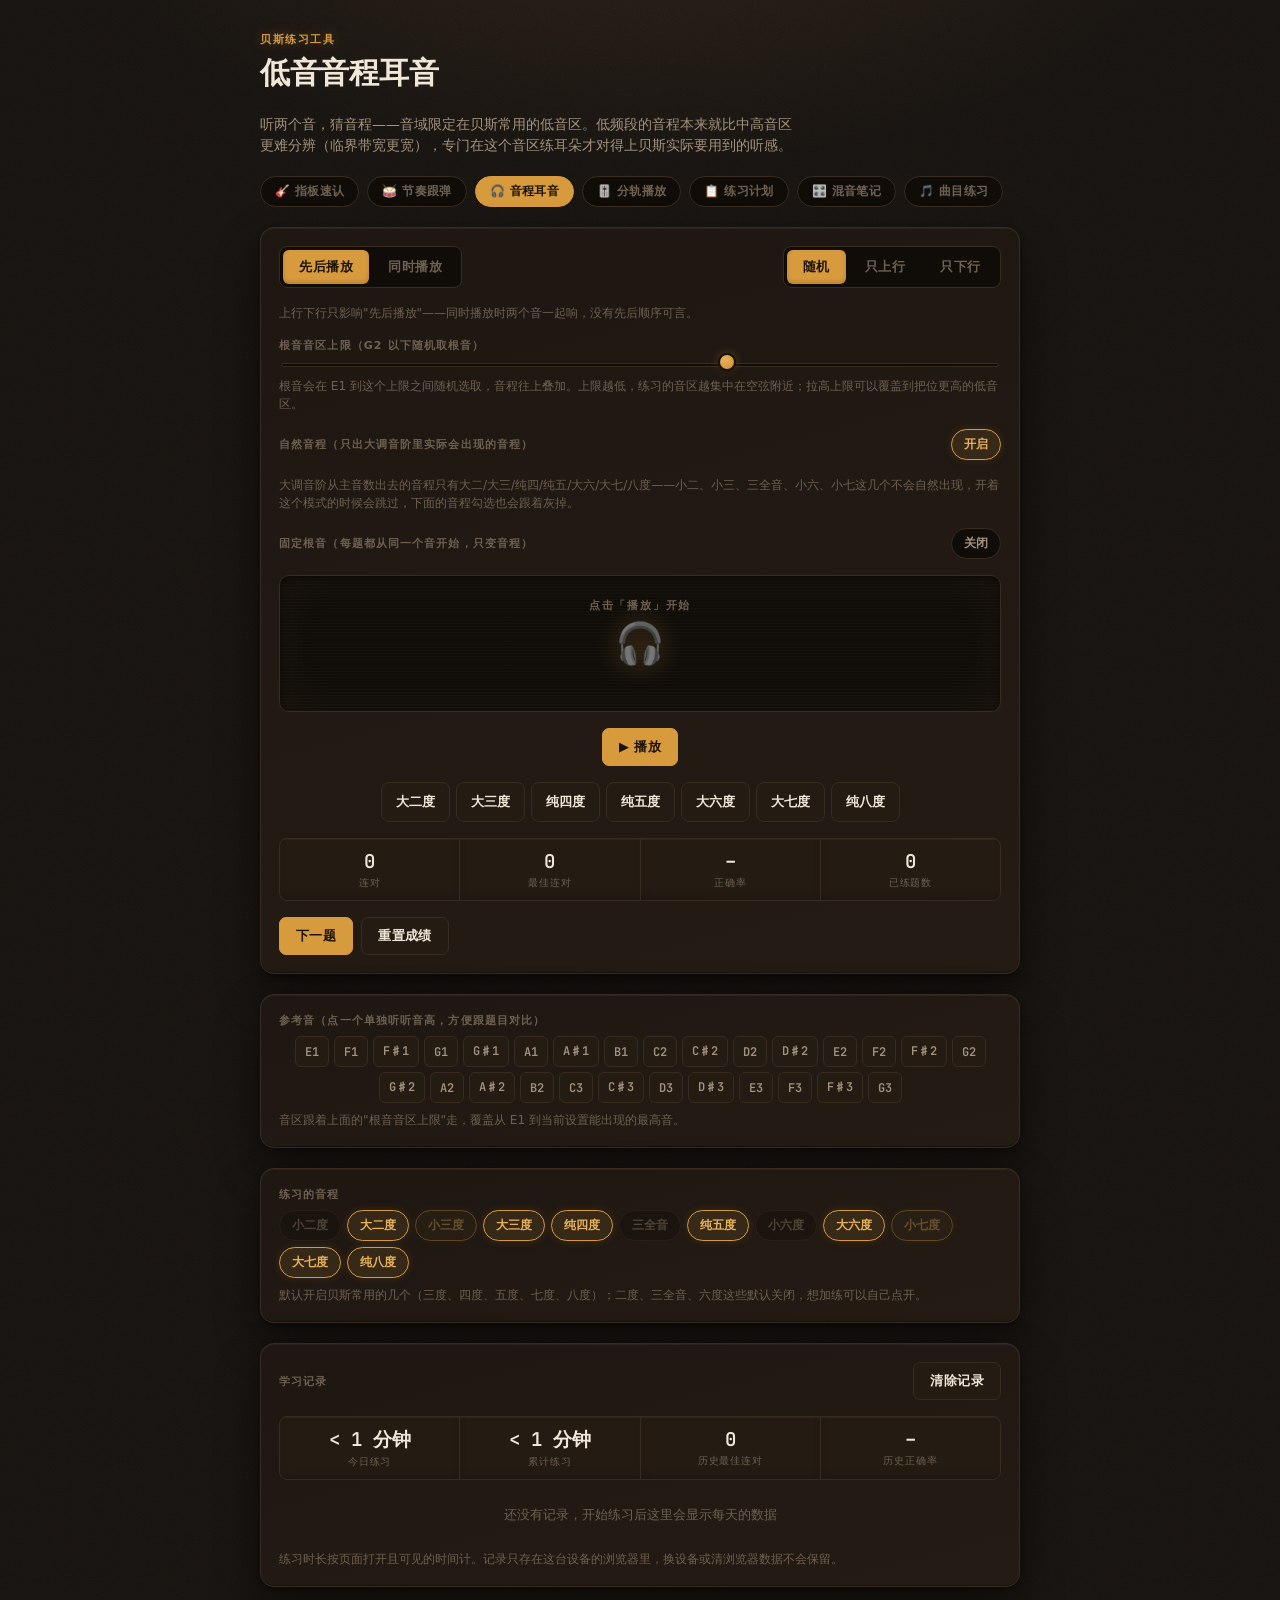
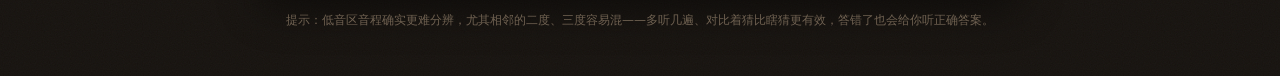
==== commit 1cb1f827: "Ear training: add clickable reference-note row to hear pitches on demand Lets you click any note in " ====
--- a/ear-training.html
+++ b/ear-training.html
@@ -34,6 +34,23 @@
   .lcd-note.good { color: var(--good); text-shadow: 0 0 18px var(--good-glow); }
   .lcd-note.bad { color: var(--bad); text-shadow: 0 0 18px var(--bad-glow); }
   .lcd-notes-tag { font-family: var(--font-mono); font-size: 13px; color: var(--text-muted); letter-spacing: 0.02em; }
+
+  .ref-note-grid { display: flex; flex-wrap: wrap; gap: 5px; justify-content: center; }
+  .ref-note-btn {
+    font-family: var(--font-mono);
+    font-size: 12px;
+    font-weight: 600;
+    background: var(--panel-2);
+    color: var(--text-muted);
+    border: 1px solid var(--line);
+    border-radius: 6px;
+    padding: 6px 9px;
+    cursor: pointer;
+    transition: border-color 0.1s, color 0.1s, background 0.1s, transform 0.1s;
+  }
+  .ref-note-btn:hover { border-color: var(--accent); color: var(--accent-strong); }
+  .ref-note-btn:active { transform: translateY(1px); }
+  .ref-note-btn.playing { background: var(--accent); color: var(--panel); border-color: var(--accent); }
 </style>
 </head>
 <body>
@@ -118,6 +135,14 @@
     <div class="controls">
       <button class="btn primary" id="btn-skip">下一题</button>
       <button class="btn" id="btn-reset">重置成绩</button>
+    </div>
+  </div>
+
+  <div class="panel">
+    <div class="settings-row">
+      <div class="settings-label">参考音（点一个单独听听音高，方便跟题目对比）</div>
+      <div class="ref-note-grid" id="ref-note-grid"></div>
+      <p class="settings-hint">音区跟着上面的"根音音区上限"走，覆盖从 E1 到当前设置能出现的最高音。</p>
     </div>
   </div>
 
@@ -200,7 +225,7 @@
   const el = {};
   ['modeSwitch','directionSwitch','rangeLabel','rangeSlider','lcdLabel','lcdNote','lcdIcon','lcdNotesTag','lcdFeedback',
    'btnPlay','intervalGrid','statStreak','statBest','statAccuracy','statTotal',
-   'btnSkip','btnReset','intervalToggles','btnClearHistory','historyToday','historyTotal',
+   'btnSkip','btnReset','intervalToggles','refNoteGrid','btnClearHistory','historyToday','historyTotal',
    'historyBestStreak','historyAccuracy','historyList',
    'diatonicToggle','lockRootToggle','fixedRootRow','fixedRootSelect','lockRootHint']
    .forEach(key => { el[key] = document.getElementById(key.replace(/([A-Z])/g, m => '-' + m.toLowerCase())); });
@@ -332,6 +357,27 @@
       btn.addEventListener('click', () => onAnswer(i));
       el.intervalGrid.appendChild(btn);
     });
+  }
+
+  // ---------- reference notes ----------
+  // Covers every semitone a challenge could actually use: roots go up to
+  // state.maxRoot, and the widest interval in the list (octave, 12
+  // semitones) can land on top of that root.
+  function buildReferenceNotes() {
+    el.refNoteGrid.innerHTML = '';
+    const highest = state.maxRoot + 12;
+    for (let m = MIN_ROOT; m <= highest; m++) {
+      const btn = document.createElement('button');
+      btn.className = 'ref-note-btn';
+      btn.textContent = midiToName(m);
+      btn.addEventListener('click', () => {
+        ensureAudio();
+        playTone(m, audioCtx.currentTime + 0.02, 0.6);
+        btn.classList.add('playing');
+        setTimeout(() => btn.classList.remove('playing'), 300);
+      });
+      el.refNoteGrid.appendChild(btn);
+    }
   }
 
   // ---------- audio ----------
@@ -534,6 +580,7 @@
     state.maxRoot = Number(el.rangeSlider.value);
     el.rangeLabel.textContent = midiToName(state.maxRoot);
     buildFixedRootOptions();
+    buildReferenceNotes();
     generateChallenge();
   });
 
@@ -579,6 +626,7 @@
   buildFixedRootOptions();
   buildIntervalToggles();
   buildIntervalGrid();
+  buildReferenceNotes();
   updateStats();
   renderHistoryList();
   generateChallenge();
